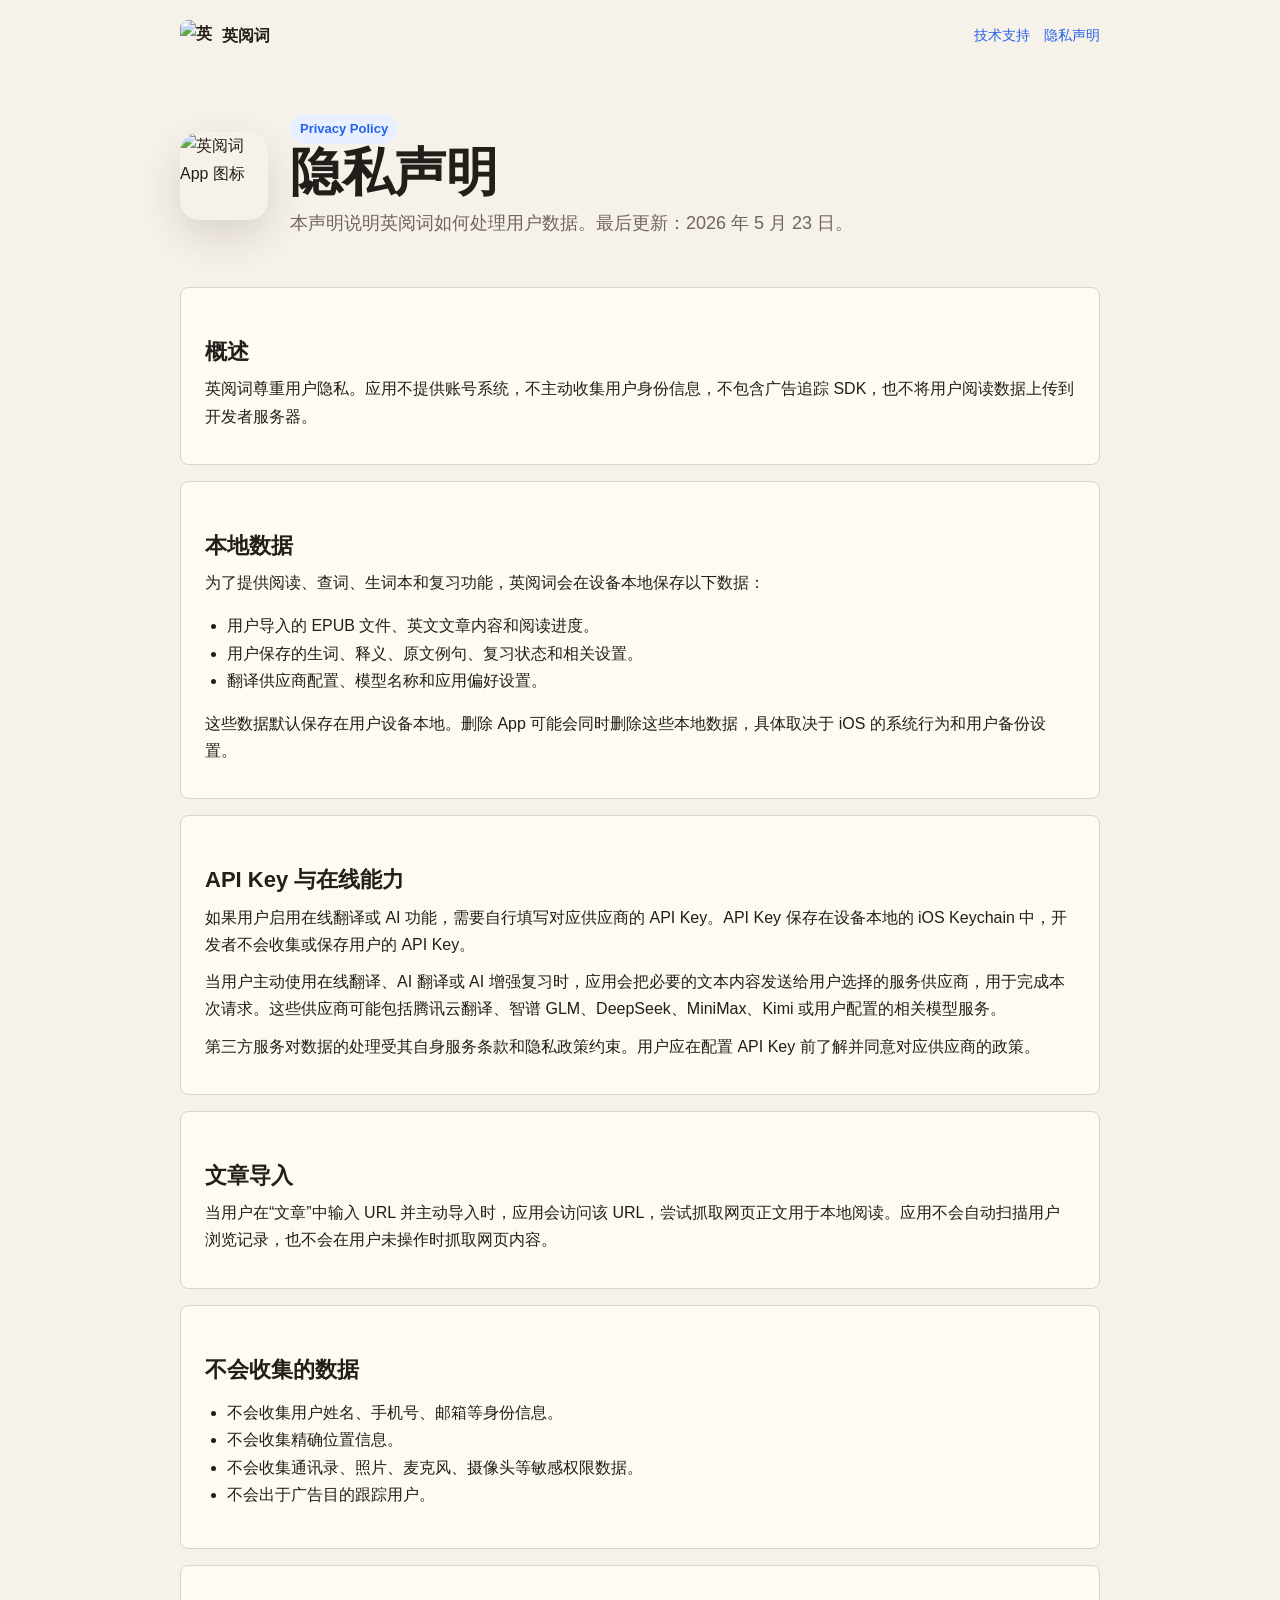
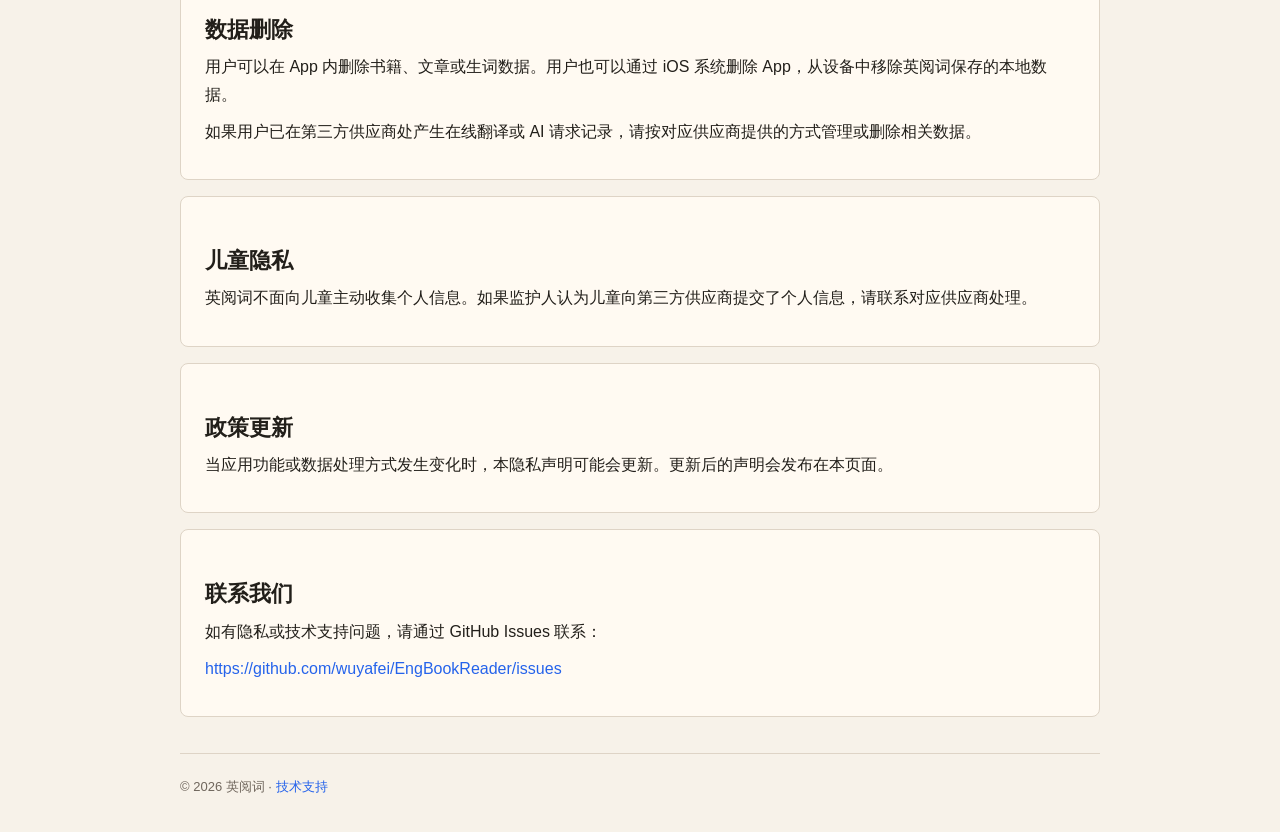
==== privacy.html @ 978afe76 "Add files via upload" ====
<!doctype html>
<html lang="zh-CN">
<head>
  <meta charset="utf-8">
  <meta name="viewport" content="width=device-width, initial-scale=1">
  <title>英阅词 - 隐私声明</title>
  <meta name="description" content="英阅词 App 隐私声明。">
  <link rel="stylesheet" href="styles.css">
</head>
<body>
  <header class="shell nav">
    <a class="brand" href="./">
      <img src="assets/app-icon.png" alt="英阅词图标">
      <span>英阅词</span>
    </a>
    <nav class="nav-links" aria-label="主导航">
      <a href="support.html">技术支持</a>
      <a href="privacy.html">隐私声明</a>
    </nav>
  </header>

  <main class="shell">
    <section class="hero">
      <img src="assets/app-icon.png" alt="英阅词 App 图标">
      <div>
        <span class="badge">Privacy Policy</span>
        <h1>隐私声明</h1>
        <p class="lead">本声明说明英阅词如何处理用户数据。最后更新：2026 年 5 月 23 日。</p>
      </div>
    </section>

    <section class="panel">
      <h2>概述</h2>
      <p>英阅词尊重用户隐私。应用不提供账号系统，不主动收集用户身份信息，不包含广告追踪 SDK，也不将用户阅读数据上传到开发者服务器。</p>
    </section>

    <section class="panel">
      <h2>本地数据</h2>
      <p>为了提供阅读、查词、生词本和复习功能，英阅词会在设备本地保存以下数据：</p>
      <ul>
        <li>用户导入的 EPUB 文件、英文文章内容和阅读进度。</li>
        <li>用户保存的生词、释义、原文例句、复习状态和相关设置。</li>
        <li>翻译供应商配置、模型名称和应用偏好设置。</li>
      </ul>
      <p>这些数据默认保存在用户设备本地。删除 App 可能会同时删除这些本地数据，具体取决于 iOS 的系统行为和用户备份设置。</p>
    </section>

    <section class="panel">
      <h2>API Key 与在线能力</h2>
      <p>如果用户启用在线翻译或 AI 功能，需要自行填写对应供应商的 API Key。API Key 保存在设备本地的 iOS Keychain 中，开发者不会收集或保存用户的 API Key。</p>
      <p>当用户主动使用在线翻译、AI 翻译或 AI 增强复习时，应用会把必要的文本内容发送给用户选择的服务供应商，用于完成本次请求。这些供应商可能包括腾讯云翻译、智谱 GLM、DeepSeek、MiniMax、Kimi 或用户配置的相关模型服务。</p>
      <p>第三方服务对数据的处理受其自身服务条款和隐私政策约束。用户应在配置 API Key 前了解并同意对应供应商的政策。</p>
    </section>

    <section class="panel">
      <h2>文章导入</h2>
      <p>当用户在“文章”中输入 URL 并主动导入时，应用会访问该 URL，尝试抓取网页正文用于本地阅读。应用不会自动扫描用户浏览记录，也不会在用户未操作时抓取网页内容。</p>
    </section>

    <section class="panel">
      <h2>不会收集的数据</h2>
      <ul>
        <li>不会收集用户姓名、手机号、邮箱等身份信息。</li>
        <li>不会收集精确位置信息。</li>
        <li>不会收集通讯录、照片、麦克风、摄像头等敏感权限数据。</li>
        <li>不会出于广告目的跟踪用户。</li>
      </ul>
    </section>

    <section class="panel">
      <h2>数据删除</h2>
      <p>用户可以在 App 内删除书籍、文章或生词数据。用户也可以通过 iOS 系统删除 App，从设备中移除英阅词保存的本地数据。</p>
      <p>如果用户已在第三方供应商处产生在线翻译或 AI 请求记录，请按对应供应商提供的方式管理或删除相关数据。</p>
    </section>

    <section class="panel">
      <h2>儿童隐私</h2>
      <p>英阅词不面向儿童主动收集个人信息。如果监护人认为儿童向第三方供应商提交了个人信息，请联系对应供应商处理。</p>
    </section>

    <section class="panel">
      <h2>政策更新</h2>
      <p>当应用功能或数据处理方式发生变化时，本隐私声明可能会更新。更新后的声明会发布在本页面。</p>
    </section>

    <section class="panel">
      <h2>联系我们</h2>
      <p>如有隐私或技术支持问题，请通过 GitHub Issues 联系：</p>
      <p><a href="https://github.com/wuyafei/EngBookReader/issues">https://github.com/wuyafei/EngBookReader/issues</a></p>
    </section>
  </main>

  <footer class="shell footer">
    <span>© 2026 英阅词 · <a href="support.html">技术支持</a></span>
  </footer>
</body>
</html>
---- styles.css ----
:root {
  color-scheme: light;
  --bg: #f7f2e9;
  --panel: #fffaf2;
  --ink: #221f1a;
  --muted: #6f665c;
  --line: #ded4c6;
  --accent: #2563eb;
  --accent-soft: #e8f0ff;
}

* {
  box-sizing: border-box;
}

body {
  margin: 0;
  background: var(--bg);
  color: var(--ink);
  font-family: -apple-system, BlinkMacSystemFont, "Segoe UI", sans-serif;
  line-height: 1.7;
}

a {
  color: var(--accent);
  text-decoration: none;
}

a:hover {
  text-decoration: underline;
}

.shell {
  width: min(920px, calc(100% - 32px));
  margin: 0 auto;
}

.nav {
  display: flex;
  align-items: center;
  justify-content: space-between;
  gap: 16px;
  padding: 20px 0;
}

.brand {
  display: inline-flex;
  align-items: center;
  gap: 10px;
  color: var(--ink);
  font-weight: 700;
}

.brand img {
  width: 32px;
  height: 32px;
  border-radius: 8px;
}

.nav-links {
  display: flex;
  align-items: center;
  gap: 14px;
  font-size: 14px;
}

.hero {
  display: grid;
  grid-template-columns: 88px 1fr;
  gap: 22px;
  align-items: center;
  padding: 42px 0 32px;
}

.hero img {
  width: 88px;
  height: 88px;
  border-radius: 20px;
  box-shadow: 0 16px 40px rgb(34 31 26 / 14%);
}

h1 {
  margin: 0 0 8px;
  font-size: clamp(32px, 5vw, 52px);
  line-height: 1.08;
}

.lead {
  margin: 0;
  color: var(--muted);
  font-size: 18px;
}

.panel {
  background: var(--panel);
  border: 1px solid var(--line);
  border-radius: 8px;
  padding: 24px;
  margin: 16px 0;
}

.grid {
  display: grid;
  grid-template-columns: repeat(2, minmax(0, 1fr));
  gap: 14px;
  margin: 20px 0 40px;
}

.action {
  display: block;
  background: var(--panel);
  border: 1px solid var(--line);
  border-radius: 8px;
  padding: 20px;
  color: var(--ink);
}

.action strong {
  display: block;
  margin-bottom: 6px;
}

.action span {
  color: var(--muted);
  font-size: 14px;
}

h2 {
  margin: 26px 0 10px;
  font-size: 22px;
  line-height: 1.25;
}

h3 {
  margin: 18px 0 8px;
  font-size: 17px;
}

p {
  margin: 10px 0;
}

ul {
  padding-left: 22px;
}

.meta {
  color: var(--muted);
  font-size: 14px;
}

.badge {
  display: inline-flex;
  align-items: center;
  border-radius: 999px;
  background: var(--accent-soft);
  color: var(--accent);
  padding: 4px 10px;
  font-size: 13px;
  font-weight: 600;
}

.footer {
  border-top: 1px solid var(--line);
  color: var(--muted);
  font-size: 13px;
  padding: 22px 0 34px;
  margin-top: 36px;
}

@media (max-width: 640px) {
  .nav {
    align-items: flex-start;
    flex-direction: column;
  }

  .hero {
    grid-template-columns: 1fr;
    padding-top: 24px;
  }

  .grid {
    grid-template-columns: 1fr;
  }
}
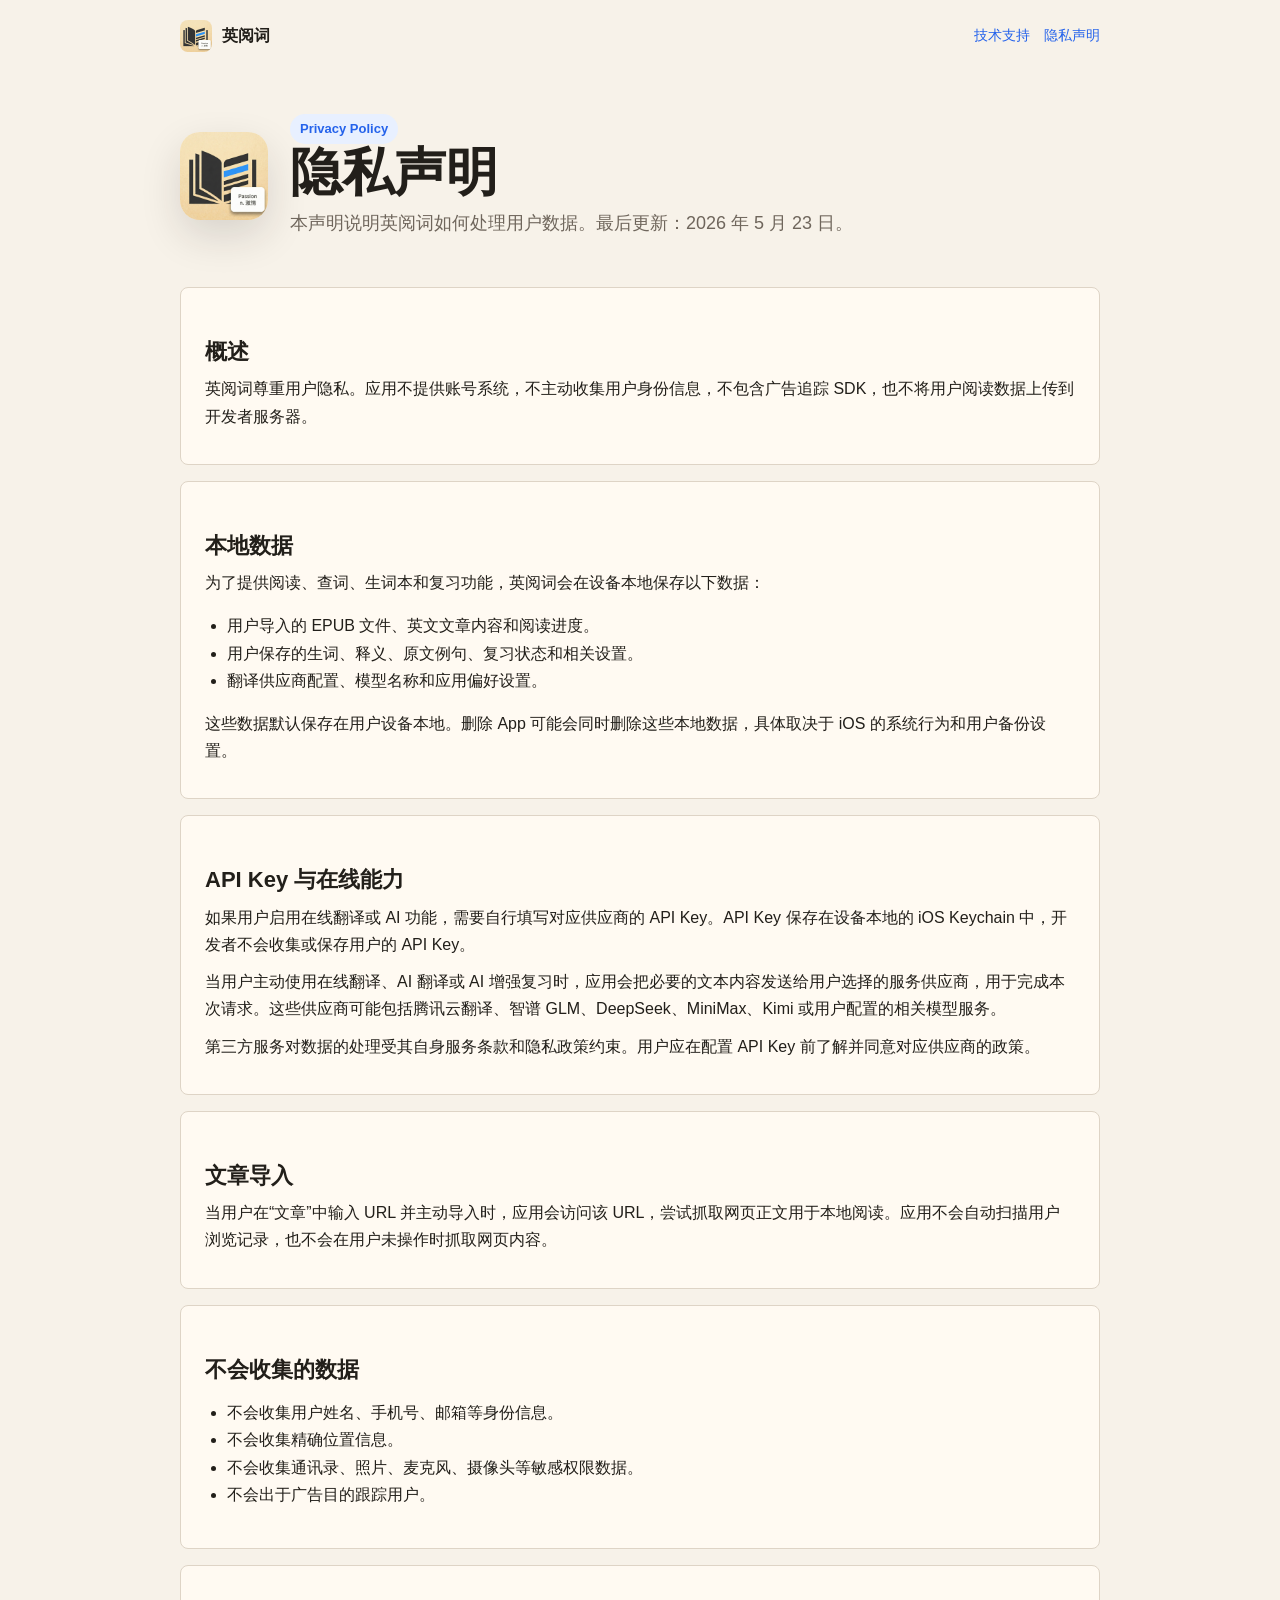
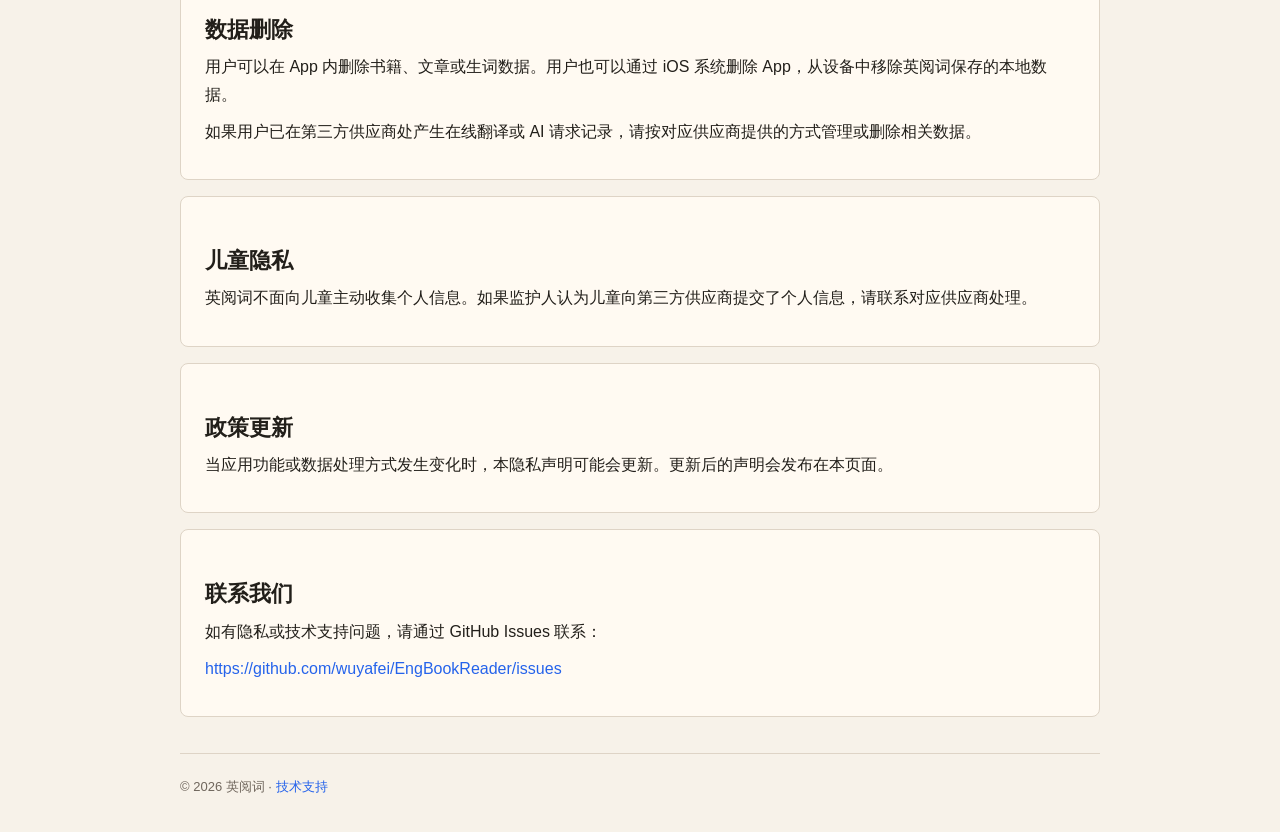
==== commit a0733650: "Update privacy.html" ====
--- a/privacy.html
+++ b/privacy.html
@@ -10,7 +10,7 @@
 <body>
   <header class="shell nav">
     <a class="brand" href="./">
-      <img src="assets/app-icon.png" alt="英阅词图标">
+      <img src="app-icon.png" alt="英阅词图标">
       <span>英阅词</span>
     </a>
     <nav class="nav-links" aria-label="主导航">
@@ -21,7 +21,7 @@
 
   <main class="shell">
     <section class="hero">
-      <img src="assets/app-icon.png" alt="英阅词 App 图标">
+      <img src="app-icon.png" alt="英阅词 App 图标">
       <div>
         <span class="badge">Privacy Policy</span>
         <h1>隐私声明</h1>
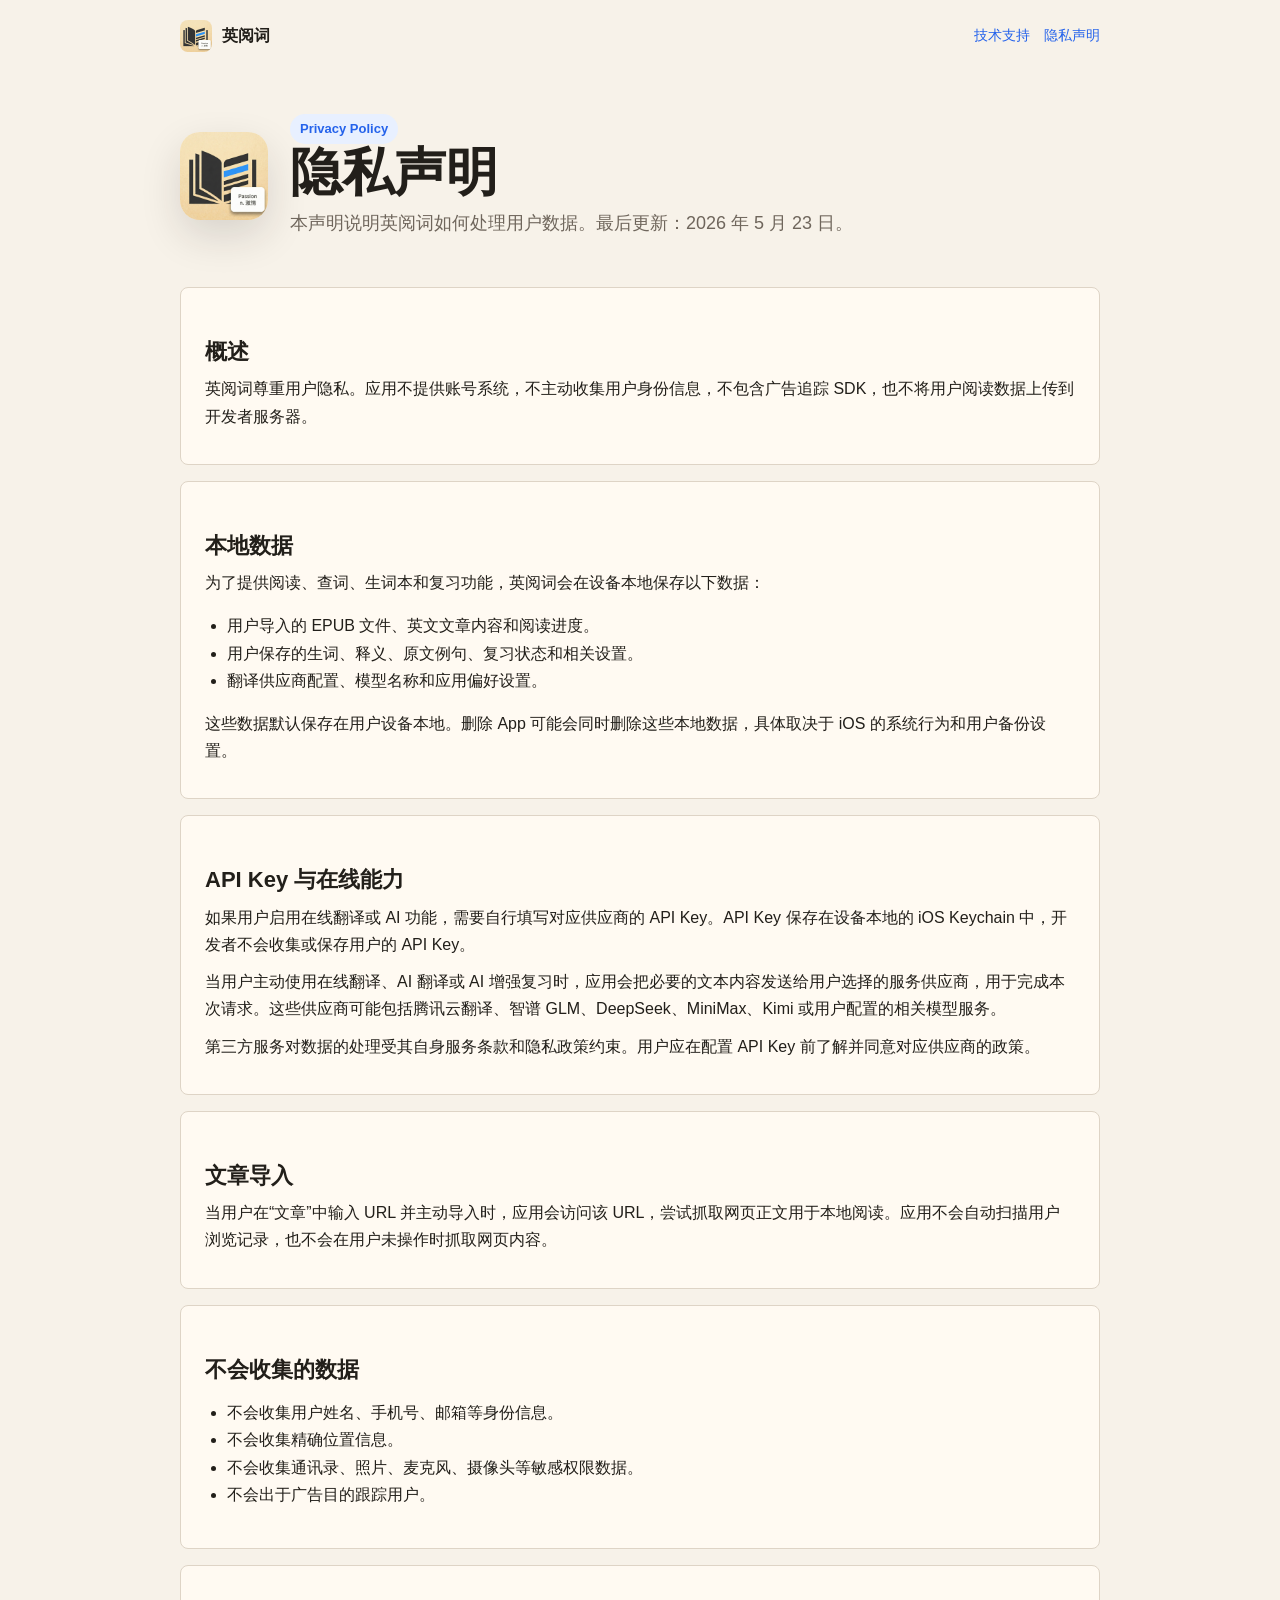
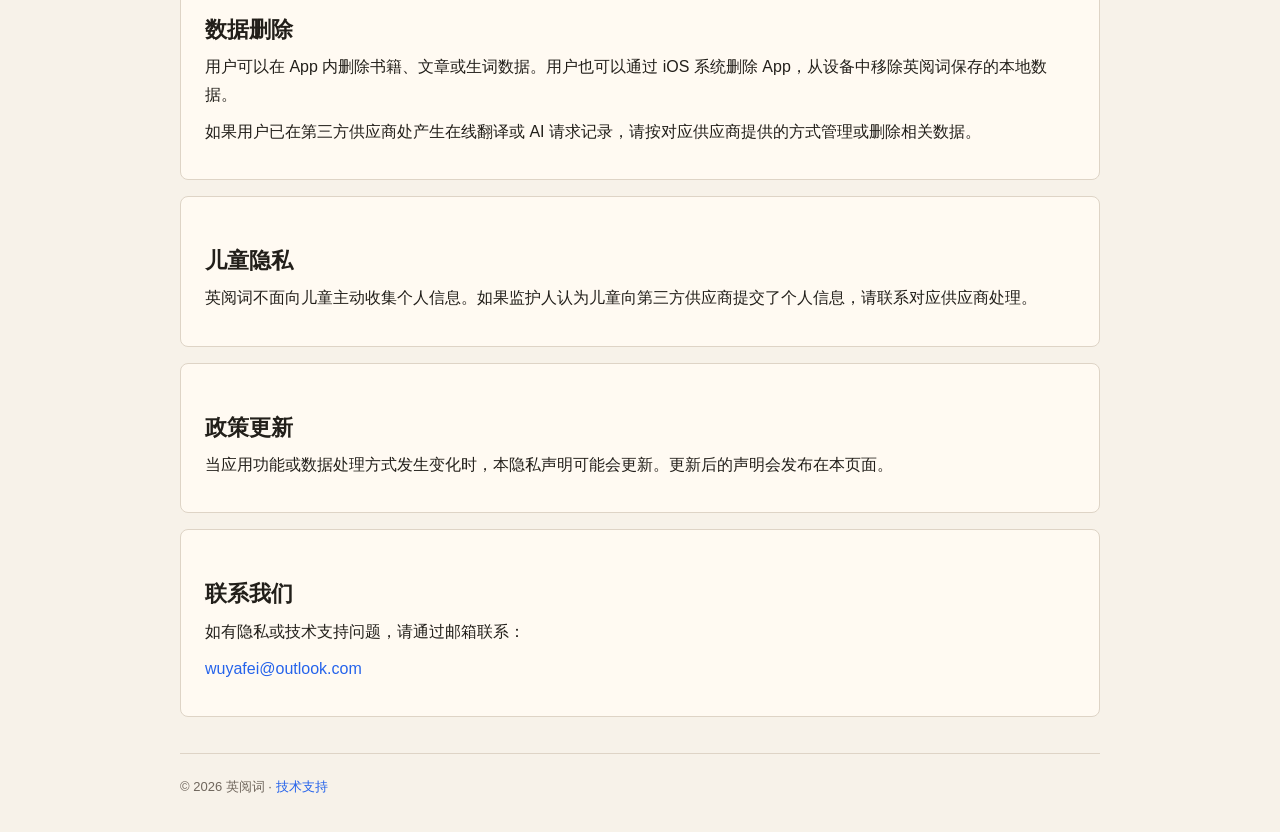
==== commit b4ee2973: "Update privacy.html" ====
--- a/privacy.html
+++ b/privacy.html
@@ -1,97 +1,139 @@
 <!doctype html>
 <html lang="zh-CN">
-<head>
-  <meta charset="utf-8">
-  <meta name="viewport" content="width=device-width, initial-scale=1">
-  <title>英阅词 - 隐私声明</title>
-  <meta name="description" content="英阅词 App 隐私声明。">
-  <link rel="stylesheet" href="styles.css">
-</head>
-<body>
-  <header class="shell nav">
-    <a class="brand" href="./">
-      <img src="app-icon.png" alt="英阅词图标">
-      <span>英阅词</span>
-    </a>
-    <nav class="nav-links" aria-label="主导航">
-      <a href="support.html">技术支持</a>
-      <a href="privacy.html">隐私声明</a>
-    </nav>
-  </header>
+    <head>
+        <meta charset="utf-8" />
+        <meta name="viewport" content="width=device-width, initial-scale=1" />
+        <title>英阅词 - 隐私声明</title>
+        <meta name="description" content="英阅词 App 隐私声明。" />
+        <link rel="stylesheet" href="styles.css" />
+    </head>
+    <body>
+        <header class="shell nav">
+            <a class="brand" href="./">
+                <img src="app-icon.png" alt="英阅词图标" />
+                <span>英阅词</span>
+            </a>
+            <nav class="nav-links" aria-label="主导航">
+                <a href="support.html">技术支持</a>
+                <a href="privacy.html">隐私声明</a>
+            </nav>
+        </header>
 
-  <main class="shell">
-    <section class="hero">
-      <img src="app-icon.png" alt="英阅词 App 图标">
-      <div>
-        <span class="badge">Privacy Policy</span>
-        <h1>隐私声明</h1>
-        <p class="lead">本声明说明英阅词如何处理用户数据。最后更新：2026 年 5 月 23 日。</p>
-      </div>
-    </section>
+        <main class="shell">
+            <section class="hero">
+                <img src="app-icon.png" alt="英阅词 App 图标" />
+                <div>
+                    <span class="badge">Privacy Policy</span>
+                    <h1>隐私声明</h1>
+                    <p class="lead">
+                        本声明说明英阅词如何处理用户数据。最后更新：2026 年 5 月
+                        23 日。
+                    </p>
+                </div>
+            </section>
 
-    <section class="panel">
-      <h2>概述</h2>
-      <p>英阅词尊重用户隐私。应用不提供账号系统，不主动收集用户身份信息，不包含广告追踪 SDK，也不将用户阅读数据上传到开发者服务器。</p>
-    </section>
+            <section class="panel">
+                <h2>概述</h2>
+                <p>
+                    英阅词尊重用户隐私。应用不提供账号系统，不主动收集用户身份信息，不包含广告追踪
+                    SDK，也不将用户阅读数据上传到开发者服务器。
+                </p>
+            </section>
 
-    <section class="panel">
-      <h2>本地数据</h2>
-      <p>为了提供阅读、查词、生词本和复习功能，英阅词会在设备本地保存以下数据：</p>
-      <ul>
-        <li>用户导入的 EPUB 文件、英文文章内容和阅读进度。</li>
-        <li>用户保存的生词、释义、原文例句、复习状态和相关设置。</li>
-        <li>翻译供应商配置、模型名称和应用偏好设置。</li>
-      </ul>
-      <p>这些数据默认保存在用户设备本地。删除 App 可能会同时删除这些本地数据，具体取决于 iOS 的系统行为和用户备份设置。</p>
-    </section>
+            <section class="panel">
+                <h2>本地数据</h2>
+                <p>
+                    为了提供阅读、查词、生词本和复习功能，英阅词会在设备本地保存以下数据：
+                </p>
+                <ul>
+                    <li>用户导入的 EPUB 文件、英文文章内容和阅读进度。</li>
+                    <li>
+                        用户保存的生词、释义、原文例句、复习状态和相关设置。
+                    </li>
+                    <li>翻译供应商配置、模型名称和应用偏好设置。</li>
+                </ul>
+                <p>
+                    这些数据默认保存在用户设备本地。删除 App
+                    可能会同时删除这些本地数据，具体取决于 iOS
+                    的系统行为和用户备份设置。
+                </p>
+            </section>
 
-    <section class="panel">
-      <h2>API Key 与在线能力</h2>
-      <p>如果用户启用在线翻译或 AI 功能，需要自行填写对应供应商的 API Key。API Key 保存在设备本地的 iOS Keychain 中，开发者不会收集或保存用户的 API Key。</p>
-      <p>当用户主动使用在线翻译、AI 翻译或 AI 增强复习时，应用会把必要的文本内容发送给用户选择的服务供应商，用于完成本次请求。这些供应商可能包括腾讯云翻译、智谱 GLM、DeepSeek、MiniMax、Kimi 或用户配置的相关模型服务。</p>
-      <p>第三方服务对数据的处理受其自身服务条款和隐私政策约束。用户应在配置 API Key 前了解并同意对应供应商的政策。</p>
-    </section>
+            <section class="panel">
+                <h2>API Key 与在线能力</h2>
+                <p>
+                    如果用户启用在线翻译或 AI 功能，需要自行填写对应供应商的 API
+                    Key。API Key 保存在设备本地的 iOS Keychain
+                    中，开发者不会收集或保存用户的 API Key。
+                </p>
+                <p>
+                    当用户主动使用在线翻译、AI 翻译或 AI
+                    增强复习时，应用会把必要的文本内容发送给用户选择的服务供应商，用于完成本次请求。这些供应商可能包括腾讯云翻译、智谱
+                    GLM、DeepSeek、MiniMax、Kimi 或用户配置的相关模型服务。
+                </p>
+                <p>
+                    第三方服务对数据的处理受其自身服务条款和隐私政策约束。用户应在配置
+                    API Key 前了解并同意对应供应商的政策。
+                </p>
+            </section>
 
-    <section class="panel">
-      <h2>文章导入</h2>
-      <p>当用户在“文章”中输入 URL 并主动导入时，应用会访问该 URL，尝试抓取网页正文用于本地阅读。应用不会自动扫描用户浏览记录，也不会在用户未操作时抓取网页内容。</p>
-    </section>
+            <section class="panel">
+                <h2>文章导入</h2>
+                <p>
+                    当用户在“文章”中输入 URL 并主动导入时，应用会访问该
+                    URL，尝试抓取网页正文用于本地阅读。应用不会自动扫描用户浏览记录，也不会在用户未操作时抓取网页内容。
+                </p>
+            </section>
 
-    <section class="panel">
-      <h2>不会收集的数据</h2>
-      <ul>
-        <li>不会收集用户姓名、手机号、邮箱等身份信息。</li>
-        <li>不会收集精确位置信息。</li>
-        <li>不会收集通讯录、照片、麦克风、摄像头等敏感权限数据。</li>
-        <li>不会出于广告目的跟踪用户。</li>
-      </ul>
-    </section>
+            <section class="panel">
+                <h2>不会收集的数据</h2>
+                <ul>
+                    <li>不会收集用户姓名、手机号、邮箱等身份信息。</li>
+                    <li>不会收集精确位置信息。</li>
+                    <li>
+                        不会收集通讯录、照片、麦克风、摄像头等敏感权限数据。
+                    </li>
+                    <li>不会出于广告目的跟踪用户。</li>
+                </ul>
+            </section>
 
-    <section class="panel">
-      <h2>数据删除</h2>
-      <p>用户可以在 App 内删除书籍、文章或生词数据。用户也可以通过 iOS 系统删除 App，从设备中移除英阅词保存的本地数据。</p>
-      <p>如果用户已在第三方供应商处产生在线翻译或 AI 请求记录，请按对应供应商提供的方式管理或删除相关数据。</p>
-    </section>
+            <section class="panel">
+                <h2>数据删除</h2>
+                <p>
+                    用户可以在 App 内删除书籍、文章或生词数据。用户也可以通过
+                    iOS 系统删除 App，从设备中移除英阅词保存的本地数据。
+                </p>
+                <p>
+                    如果用户已在第三方供应商处产生在线翻译或 AI
+                    请求记录，请按对应供应商提供的方式管理或删除相关数据。
+                </p>
+            </section>
 
-    <section class="panel">
-      <h2>儿童隐私</h2>
-      <p>英阅词不面向儿童主动收集个人信息。如果监护人认为儿童向第三方供应商提交了个人信息，请联系对应供应商处理。</p>
-    </section>
+            <section class="panel">
+                <h2>儿童隐私</h2>
+                <p>
+                    英阅词不面向儿童主动收集个人信息。如果监护人认为儿童向第三方供应商提交了个人信息，请联系对应供应商处理。
+                </p>
+            </section>
 
-    <section class="panel">
-      <h2>政策更新</h2>
-      <p>当应用功能或数据处理方式发生变化时，本隐私声明可能会更新。更新后的声明会发布在本页面。</p>
-    </section>
+            <section class="panel">
+                <h2>政策更新</h2>
+                <p>
+                    当应用功能或数据处理方式发生变化时，本隐私声明可能会更新。更新后的声明会发布在本页面。
+                </p>
+            </section>
 
-    <section class="panel">
-      <h2>联系我们</h2>
-      <p>如有隐私或技术支持问题，请通过 GitHub Issues 联系：</p>
-      <p><a href="https://github.com/wuyafei/EngBookReader/issues">https://github.com/wuyafei/EngBookReader/issues</a></p>
-    </section>
-  </main>
+            <section class="panel">
+                <h2>联系我们</h2>
+                <p>如有隐私或技术支持问题，请通过邮箱联系：</p>
+                <p>
+                    <a href="mailto:wuyafei@outlook.com">wuyafei@outlook.com</a>
+                </p>
+            </section>
+        </main>
 
-  <footer class="shell footer">
-    <span>© 2026 英阅词 · <a href="support.html">技术支持</a></span>
-  </footer>
-</body>
+        <footer class="shell footer">
+            <span>© 2026 英阅词 · <a href="support.html">技术支持</a></span>
+        </footer>
+    </body>
 </html>
